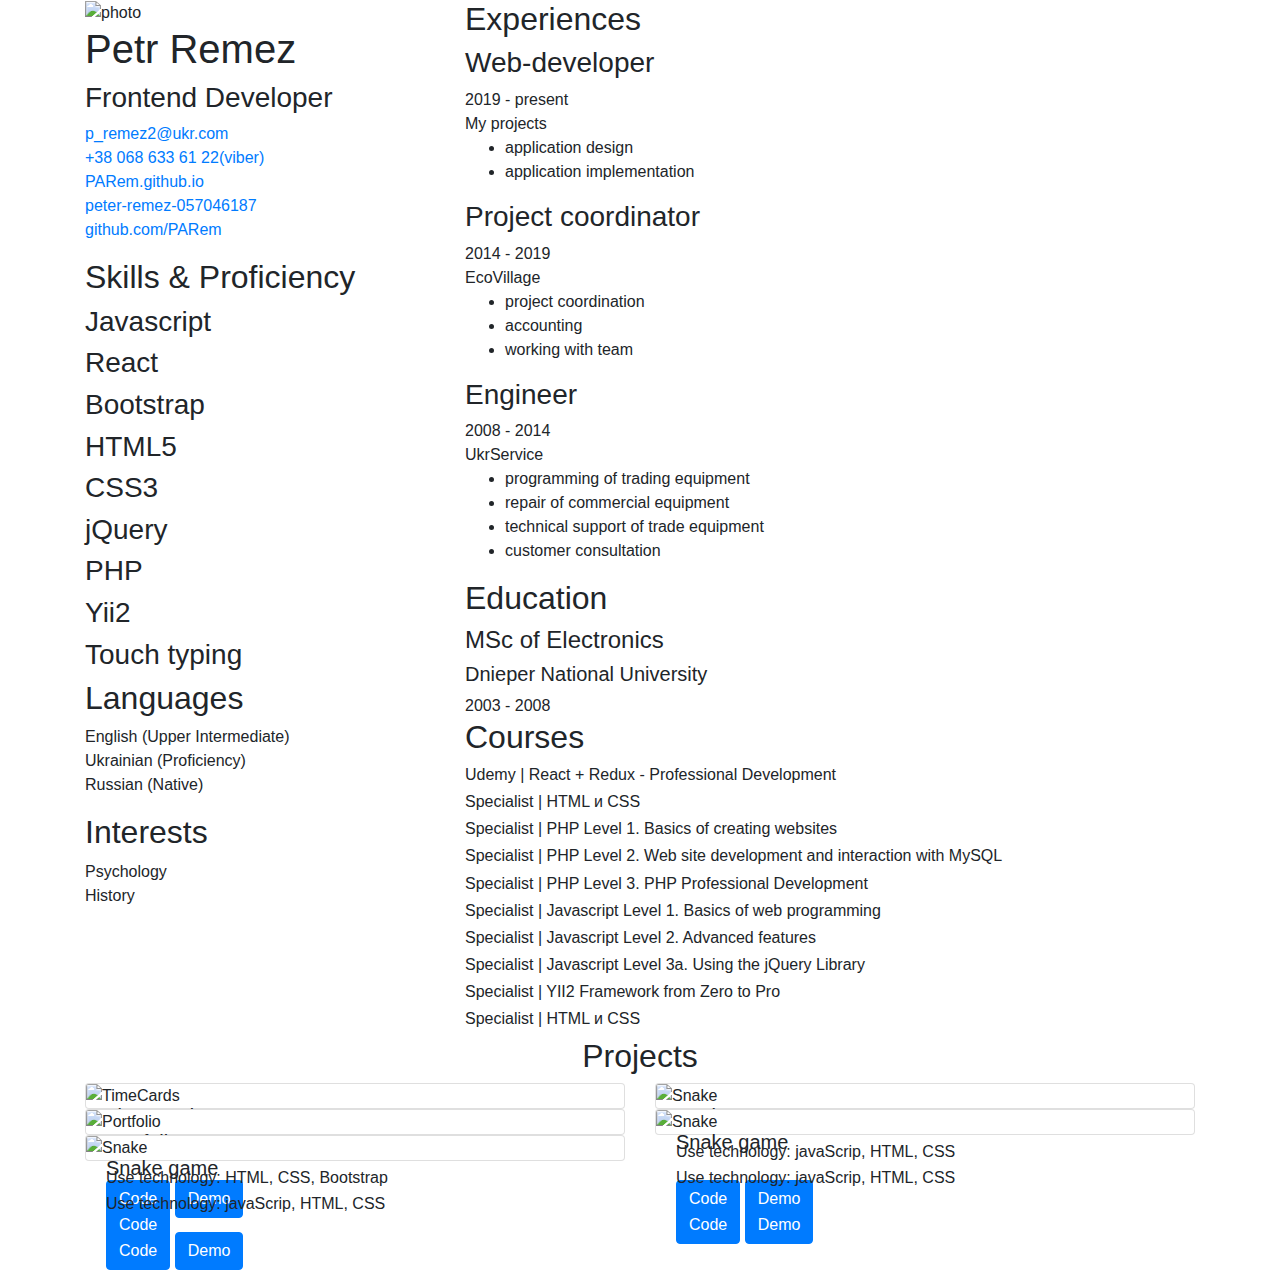
==== index.html @ 55487bdf "v 2" ====
<!doctype html>
<html lang="en">

<head>
  <!-- Required meta tags -->
  <meta charset="utf-8">
  <meta name="viewport" content="width=device-width, initial-scale=1, shrink-to-fit=no">

  <!-- Bootstrap CSS -->
  <link rel="stylesheet" href="https://stackpath.bootstrapcdn.com/bootstrap/4.3.1/css/bootstrap.min.css" integrity="sha384-ggOyR0iXCbMQv3Xipma34MD+dH/1fQ784/j6cY/iJTQUOhcWr7x9JvoRxT2MZw1T" crossorigin="anonymous">

  <title>Portfolio Petr Remez</title>
  <!-- Theme CSS -->
  <link rel="stylesheet" href="css/style.css">
  <script src="https://kit.fontawesome.com/9f8a606348.js"></script>
  <base target="_blank">
</head>

<body>
<div class="container">
  <div class="row">
    <div class="col-md-4 sidebar">
      <!--profile-container-->
      <div class="profile-container">
        <img class="img-responsive" src="image/profile.png" alt="photo" width="200" height="221"/>
        <div class="profile-text">
          <h1 class="name">Petr Remez</h1>
          <h3 class="tagline">Frontend Developer</h3>
        </div>

      </div>

      <div class="contact-container container-block">
        <ul class="list-unstyled contact-list">
          <li class="email"><i class="fa fa-envelope"></i><a href="mailto: p_remez2@ukr.com">p_remez2@ukr.com</a></li>
          <li class="phone"><i class="fa fa-phone"></i><a href="tel:+38 068 633 61 22">+38 068 633 61 22(viber)</a></li>
          <li class="website"><i class="fa fa-globe"></i><a href="http://PARem.github.io" target="_blank">PARem.github.io</a></li>
          <li class="linkedin"><i class="fab fa-linkedin-in"></i><a href="https://www.linkedin.com/in/peter-remez-057046187/" target="_blank">peter-remez-057046187</a></li>
          <li class="github"><i class="fab fa-github"></i><a href="https://github.com/PARem" target="_blank">github.com/PARem</a></li>
        </ul>
      </div>
      <!--contact-container-->




      <div class="skills-container container-block">
        <h2 class="container-block-title">Skills &amp; Proficiency</h2>
        <div class="skillset list-unstyled interests-list">
          <div class="item">
            <h3 class="level-title">Javascript</h3>
            <div class="level-bar">
              <div class="level-bar-inner" data-level="60%">
              </div>
            </div>
            <!--level-bar-->
          </div>
          <!--item-->
          <div class="skillset list-unstyled interests-list">
            <div class="item">
              <h3 class="level-title">React</h3>
              <div class="level-bar">
                <div class="level-bar-inner" data-level="60%">
                </div>
              </div>
              <!--level-bar-->
            </div>
          </div>
            <!--item-->
          <div class="item">
            <h3 class="level-title">Bootstrap</h3>
            <div class="level-bar">
              <div class="level-bar-inner" data-level="55%">
              </div>
            </div>
            <!--level-bar-->
          </div>
          <!--item-->
          <div class="item">
            <h3 class="level-title">HTML5</h3>
            <div class="level-bar">
              <div class="level-bar-inner" data-level="50%">
              </div>
            </div>
            <!--level-bar-->
          </div>
          <!--item-->
          <div class="item">
            <h3 class="level-title">CSS3</h3>
            <div class="level-bar">
              <div class="level-bar-inner" data-level="50%">
              </div>
            </div>
            <!--level-bar-->
          </div>
          <!--item-->
          <div class="item">
            <h3 class="level-title">jQuery</h3>
            <div class="level-bar">
              <div class="level-bar-inner" data-level="62%">
              </div>
            </div>
            <!--level-bar-->
          </div>
          <!--item-->
          <div class="item">
            <h3 class="level-title">PHP</h3>
            <div class="level-bar">
              <div class="level-bar-inner" data-level="38%">
              </div>
            </div>
            <!--level-bar-->
          </div>
          <!--item-->
          <div class="item">
            <h3 class="level-title">Yii2</h3>
            <div class="level-bar">
              <div class="level-bar-inner" data-level="35%">
              </div>
            </div>
            <!--level-bar-->
          </div>
          <!--item-->
          <div class="item">
            <h3 class="level-title">Touch typing</h3>
            <div class="level-bar">
              <div class="level-bar-inner" data-level="70%">
              </div>
            </div>
            <!--level-bar-->
          </div>
          <!--item-->
        </div>
      </div>
      <!--interests-->

      <div class="languages-container container-block">
        <h2 class="container-block-title">Languages</h2>
        <ul class="list-unstyled interests-list">
          <li>English <span class="lang-desc">(Upper Intermediate)</span></li>
          <li>Ukrainian <span class="lang-desc">(Proficiency)</span></li>
          <li>Russian <span class="lang-desc">(Native)</span></li>
        </ul>
      </div>
      <!--interests-->

      <div class="interests-container container-block">
        <h2 class="container-block-title">Interests</h2>
        <ul class="list-unstyled interests-list">
          <li>Psychology</li>
          <li>History</li>
        </ul>
      </div>
      <!--interests-->

    </div>
    <!--sidebar-wrapper-->
    <div class="col-md-6 main">
      <!--experiences-section-->
      <section class="section experiences-section">
        <h2 class="section-title"><i class="fa fa-briefcase"></i>Experiences</h2>

        <div class="item">
          <div class="meta">
            <div class="upper-row">
              <h3 class="job-title">Web-developer</h3>
              <div class="time">2019 - present</div>
            </div>
            <!--upper-row-->
            <div class="company">My projects</div>
          </div>
          <!--meta-->
          <ul class="details">
            <li>application design</li>
            <li>application implementation</li>
          </ul>
          <!--details-->
        </div>
        <!--item-->

        <div class="item">
          <div class="meta">
            <div class="upper-row">
              <h3 class="job-title">Project coordinator</h3>
              <div class="time">2014 - 2019</div>
            </div>
            <!--upper-row-->
            <div class="company">EcoVillage</div>
          </div>
          <!--meta-->
          <ul class="details">
            <li>project coordination</li>
            <li>accounting</li>
            <li>working with team</li>
          </ul>
          <!--details-->
        </div>
        <!--item-->

        <div class="item">
          <div class="meta">
            <div class="upper-row">
              <h3 class="job-title">Engineer</h3>
              <div class="time">2008 - 2014</div>
            </div>
            <!--upper-row-->
            <div class="company">UkrService</div>
          </div>
          <!--meta-->
          <ul class="details">
            <li>programming of trading equipment</li>
            <li>repair of commercial equipment</li>
            <li>technical support of trade equipment</li>
            <li>customer consultation</li>
          </ul>
          <!--details-->
        </div>
        <!--item-->

      </section>
      <!--section-->
      <!--education-section-->
      <section class="section education-section">
        <h2 class="section-title"><i class="fas fa-graduation-cap"></i>Education</h2>
        <div class="item">
          <h4 class="degree">MSc of Electronics</h4>
          <h5 class="meta">Dnieper National University</h5>
          <div class="time">2003 - 2008</div>
        </div>
      </section>
      <!--courses-section-->
      <section class="section courses-section">
        <h2 class="section-title"><i class="fa fa-user"></i>Courses</h2>

        <div class="courses">
          <div class="course">
            <h6 class="coursename">Udemy | React + Redux - Professional Development</h6>
          </div>
          <div class="course">
            <h6 class="coursename">Specialist | HTML и CSS</h6>
          </div>
          <div class="course">
            <h6 class="coursename">Specialist | PHP Level 1. Basics of creating websites</h6>
          </div>
          <div class="course">
            <h6 class="coursename">Specialist | PHP Level 2. Web site development and interaction with MySQL</h6>
          </div>
          <div class="course">
            <h6 class="coursename">Specialist | PHP Level 3. PHP Professional Development</h6>
          </div>
          <div class="course">
            <h6 class="coursename">Specialist | Javascript Level 1. Basics of web programming</h6>
          </div>
          <div class="course">
            <h6 class="coursename">Specialist | Javascript Level 2. Advanced features</h6>
          </div>
          <div class="course">
            <h6 class="coursename">Specialist | Javascript Level 3a. Using the jQuery Library</h6>
          </div>
          <div class="course">
            <h6 class="coursename">Specialist | YII2 Framework from Zero to Pro</h6>
          </div>
          <div class="course">
            <h6 class="coursename">Specialist | HTML и CSS</h6>
          </div>
        </div>
        <!--summary-->
      </section>
      <!--section-->




    </div>
    <!--main-body-->

    <!--projects-->
    <div class="col-md-12 projects">
      <h2 class="projects-title text-center">Projects</h2>
      <div class="row">
        <div class="col-lg-6 project-item">
          <div class="card">
            <img src="image/TimeCards.png" class="card-img" alt="TimeCards">
            <div class="card-img-overlay">
              <h5 class="card-title">Time cards</h5>
              <p class="card-text">Use technology: yii2, javaScrip, jQuery, PHP, HTML, CSS </p>
              <div class="card-btn">
                <a href="https://github.com/PARem/TimeCardsPro" class="btn btn-primary">Code</a>
                <a href="#" class="btn btn-primary">Demo</a>
              </div>

            </div>
          </div>
        </div>
        <div class="col-lg-6 project-item">
          <div class="card">
            <img src="image/Snake.png" class="card-img" alt="Snake">
            <div class="card-img-overlay">
              <h5 class="card-title">Snake game</h5>
              <p class="card-text">Use technology: javaScrip, HTML, CSS </p>
              <div class="card-btn">
                <a href="https://parem.github.io/starwar/" class="btn btn-primary">Code</a>
                <a href="https://parem.github.io/starwar/" class="btn btn-primary">Demo</a>
              </div>
            </div>
          </div>
        </div>
        <div class="col-lg-6 project-item">
          <div class="card">
            <img src="image/Portfolio.png" class="card-img" alt="Portfolio">
            <div class="card-img-overlay">
              <h5 class="card-title">Portfolio</h5>
              <p class="card-text">Use technology:  HTML, CSS, Bootstrap</p>
              <div class="card-btn">
                <a href="https://parem.github.io" class="btn btn-primary">Code</a>
              </div>
            </div>
          </div>
        </div>
        <div class="col-lg-6 project-item">
          <div class="card">
            <img src="image/Snake.png" class="card-img" alt="Snake">
            <div class="card-img-overlay">
              <h5 class="card-title">Snake game</h5>
              <p class="card-text">Use technology: javaScrip, HTML, CSS </p>
              <div class="card-btn">
                <a href="https://github.com/PARem/Snake" class="btn btn-primary">Code</a>
                <a href="#" class="btn btn-primary">Demo</a>
              </div>
            </div>
          </div>
        </div>
        <div class="col-lg-6 project-item">
          <div class="card">
            <img src="image/Snake.png" class="card-img" alt="Snake">
            <div class="card-img-overlay">
              <h5 class="card-title">Snake game</h5>
              <p class="card-text">Use technology: javaScrip, HTML, CSS </p>
              <div class="card-btn">
                <a href="https://github.com/PARem/Snake" class="btn btn-primary">Code</a>
                <a href="#" class="btn btn-primary">Demo</a>
              </div>
            </div>
          </div>
        </div>
        <!--section-->
      </div>
      <!-- Optional JavaScript -->
      <!-- jQuery first, then Popper.js, then Bootstrap JS -->
    </div>
  </div>
  <script src="https://ajax.googleapis.com/ajax/libs/jquery/3.4.1/jquery.min.js"></script>
  <script src="https://cdnjs.cloudflare.com/ajax/libs/popper.js/1.14.7/umd/popper.min.js" integrity="sha384-UO2eT0CpHqdSJQ6hJty5KVphtPhzWj9WO1clHTMGa3JDZwrnQq4sF86dIHNDz0W1" crossorigin="anonymous"></script>
  <script src="https://stackpath.bootstrapcdn.com/bootstrap/4.3.1/js/bootstrap.min.js" integrity="sha384-JjSmVgyd0p3pXB1rRibZUAYoIIy6OrQ6VrjIEaFf/nJGzIxFDsf4x0xIM+B07jRM" crossorigin="anonymous"></script>
  <script src="js/script.js"></script>
</div>
</body>

</html>
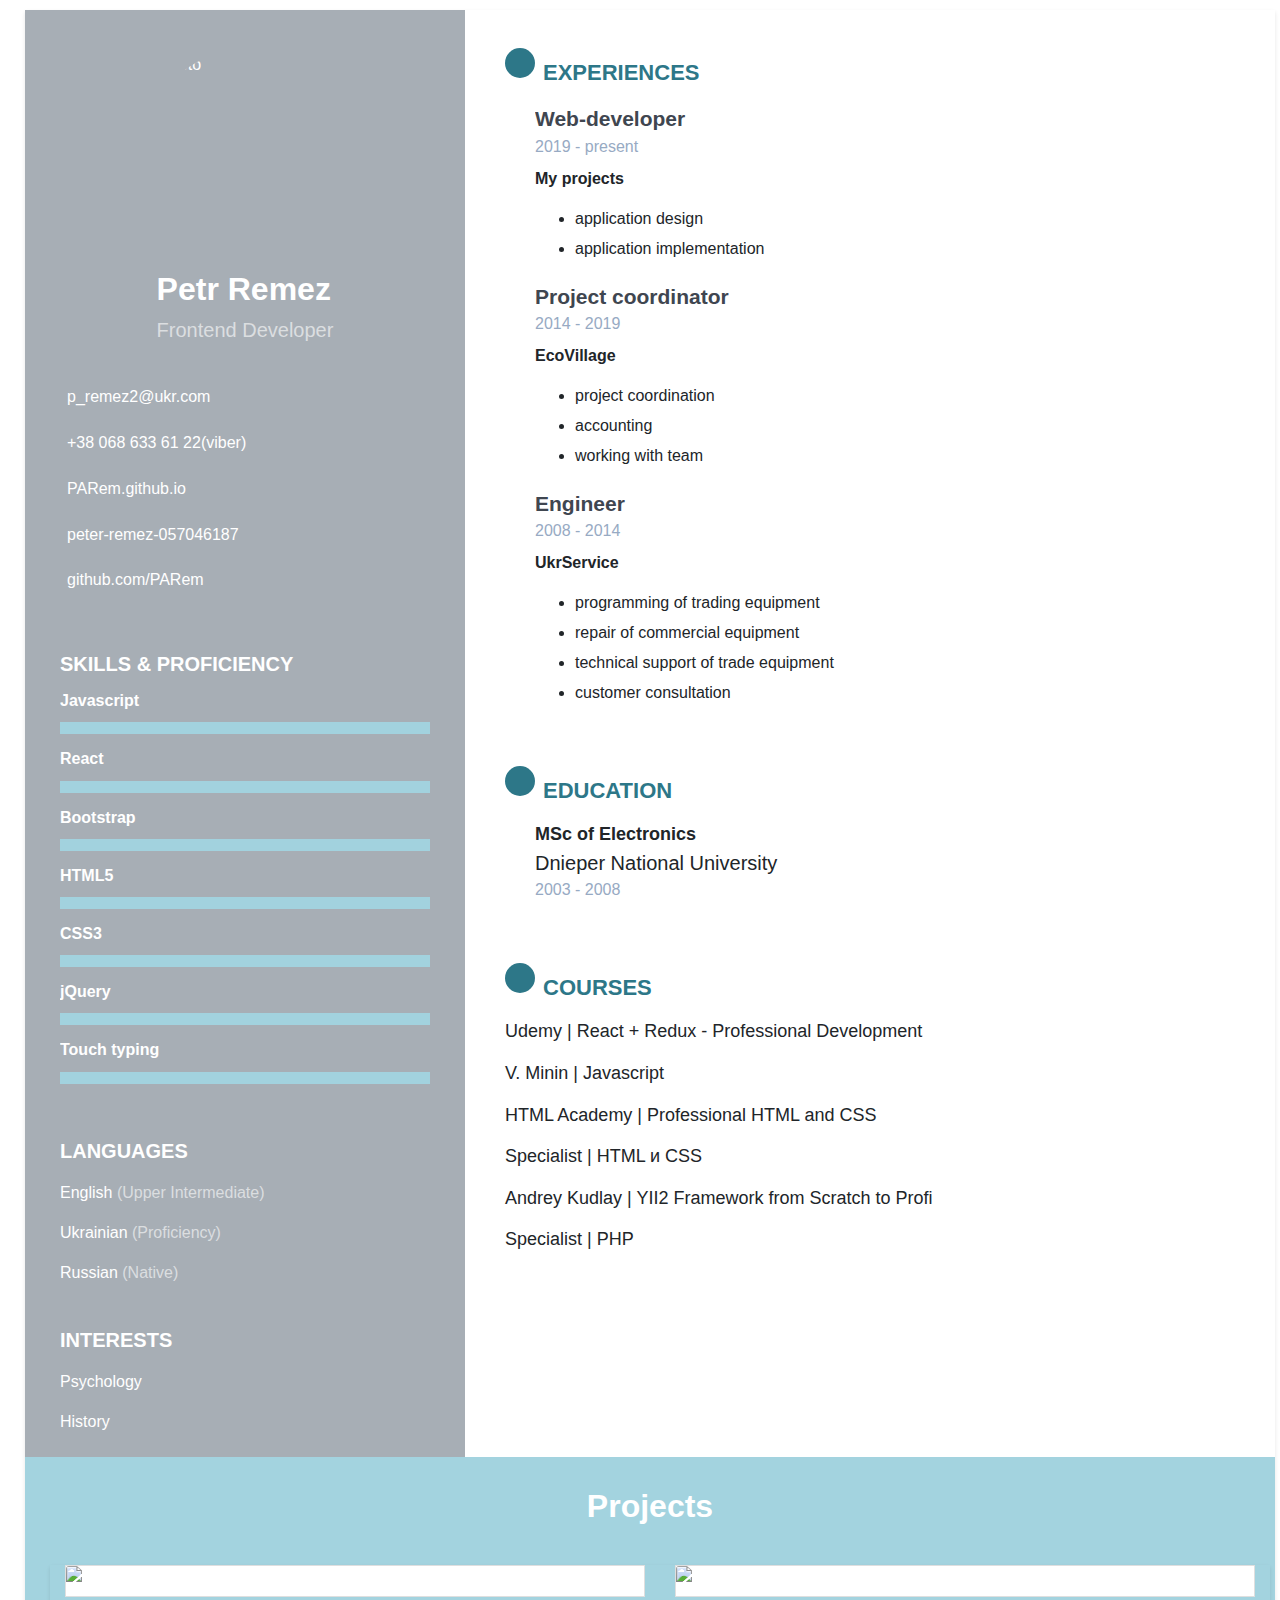
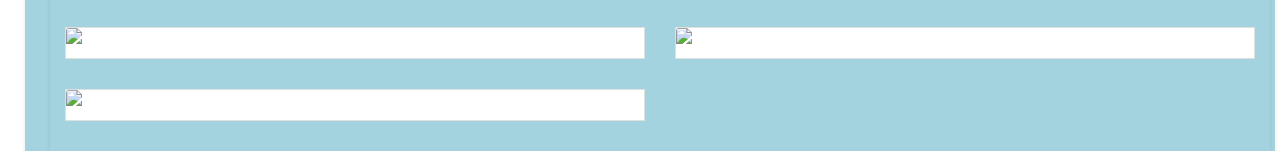
==== commit e0ca06e7: "edit courses and skillet" ====
--- a/index.html
+++ b/index.html
@@ -22,7 +22,7 @@
     <div class="col-md-4 sidebar">
       <!--profile-container-->
       <div class="profile-container">
-        <img class="img-responsive" src="image/profile.png" alt="photo" width="200" height="221"/>
+        <img class="img-responsive" src="image/my_photo.png" alt="photo" width="300" height="300"/>
         <div class="profile-text">
           <h1 class="name">Petr Remez</h1>
           <h3 class="tagline">Frontend Developer</h3>
@@ -98,24 +98,6 @@
             <h3 class="level-title">jQuery</h3>
             <div class="level-bar">
               <div class="level-bar-inner" data-level="62%">
-              </div>
-            </div>
-            <!--level-bar-->
-          </div>
-          <!--item-->
-          <div class="item">
-            <h3 class="level-title">PHP</h3>
-            <div class="level-bar">
-              <div class="level-bar-inner" data-level="38%">
-              </div>
-            </div>
-            <!--level-bar-->
-          </div>
-          <!--item-->
-          <div class="item">
-            <h3 class="level-title">Yii2</h3>
-            <div class="level-bar">
-              <div class="level-bar-inner" data-level="35%">
               </div>
             </div>
             <!--level-bar-->
@@ -237,31 +219,19 @@
             <h6 class="coursename">Udemy | React + Redux - Professional Development</h6>
           </div>
           <div class="course">
+            <h6 class="coursename">V. Minin | Javascript</h6>
+          </div>
+          <div class="course">
+            <h6 class="coursename">HTML Academy | Professional HTML and CSS</h6>
+          </div>
+          <div class="course">
             <h6 class="coursename">Specialist | HTML и CSS</h6>
           </div>
           <div class="course">
-            <h6 class="coursename">Specialist | PHP Level 1. Basics of creating websites</h6>
-          </div>
-          <div class="course">
-            <h6 class="coursename">Specialist | PHP Level 2. Web site development and interaction with MySQL</h6>
-          </div>
-          <div class="course">
-            <h6 class="coursename">Specialist | PHP Level 3. PHP Professional Development</h6>
-          </div>
-          <div class="course">
-            <h6 class="coursename">Specialist | Javascript Level 1. Basics of web programming</h6>
-          </div>
-          <div class="course">
-            <h6 class="coursename">Specialist | Javascript Level 2. Advanced features</h6>
-          </div>
-          <div class="course">
-            <h6 class="coursename">Specialist | Javascript Level 3a. Using the jQuery Library</h6>
-          </div>
-          <div class="course">
-            <h6 class="coursename">Specialist | YII2 Framework from Zero to Pro</h6>
-          </div>
-          <div class="course">
-            <h6 class="coursename">Specialist | HTML и CSS</h6>
+            <h6 class="coursename">Andrey Kudlay | YII2 Framework from Scratch to Profi </h6>
+          </div>
+          <div class="course">
+            <h6 class="coursename">Specialist | PHP  </h6>
           </div>
         </div>
         <!--summary-->
@@ -273,73 +243,76 @@
 
     </div>
     <!--main-body-->
-
     <!--projects-->
     <div class="col-md-12 projects">
       <h2 class="projects-title text-center">Projects</h2>
       <div class="row">
-        <div class="col-lg-6 project-item">
-          <div class="card">
-            <img src="image/TimeCards.png" class="card-img" alt="TimeCards">
+        <!--star war project-->
+        <div class="col-lg-6 project-item">
+          <div class="card">
+            <img src="image/starWar.png" class="card-img" alt="starWar DB">
+            <div class="card-img-overlay">
+              <h5 class="card-title">Star War DB</h5>
+              <p class="card-text">Use technology: React, HTML, CSS </p>
+              <div class="card-btn">
+                <a href="https://github.com/PARem/starwarCode" class="btn btn-primary">Code</a>
+                <a href="https://parem.github.io/starwar/" class="btn btn-primary">Demo</a>
+              </div>
+            </div>
+          </div>
+        </div>
+        <!--portfolio project-->
+        <div class="col-lg-6 project-item">
+          <div class="card">
+            <img src="image/portfolio.png" class="card-img" alt="Portfolio">
+            <div class="card-img-overlay">
+              <h5 class="card-title">Portfolio</h5>
+              <p class="card-text">Use technology:  HTML, CSS, Bootstrap, jQuery</p>
+              <div class="card-btn">
+                <a href="https://github.com/PARem/PARem.github.io" class="btn btn-primary">Code</a>
+              </div>
+            </div>
+          </div>
+        </div>
+        <!--snake project-->
+        <div class="col-lg-6 project-item">
+          <div class="card">
+            <img src="image/snake.png" class="card-img" alt="Snake">
+            <div class="card-img-overlay">
+              <h5 class="card-title">Snake game</h5>
+              <p class="card-text">Use technology: javaScrip, HTML, CSS </p>
+              <div class="card-btn">
+                <a href="https://github.com/PARem/Snake" class="btn btn-primary">Code</a>
+                <a href="https://parem.github.io/Snake/" class="btn btn-primary">Demo</a>
+              </div>
+            </div>
+          </div>
+        </div>
+        <!--to do project-->
+        <div class="col-lg-6 project-item">
+          <div class="card">
+            <img src="image/todo.png" class="card-img" alt="Todo">
+            <div class="card-img-overlay">
+              <h5 class="card-title">Snake game</h5>
+              <p class="card-text">Use technology: React, Bootstrap, HTML, CSS </p>
+              <div class="card-btn">
+                <a href="https://github.com/PARem/todo" class="btn btn-primary">Code</a>
+                <a href="https://parem.github.io/todo/" class="btn btn-primary">Demo</a>
+              </div>
+            </div>
+          </div>
+        </div>
+        <!--time cards project-->
+        <div class="col-lg-6 project-item">
+          <div class="card">
+            <img src="image/timeCards.png" class="card-img" alt="TimeCards">
             <div class="card-img-overlay">
               <h5 class="card-title">Time cards</h5>
               <p class="card-text">Use technology: yii2, javaScrip, jQuery, PHP, HTML, CSS </p>
               <div class="card-btn">
                 <a href="https://github.com/PARem/TimeCardsPro" class="btn btn-primary">Code</a>
-                <a href="#" class="btn btn-primary">Demo</a>
-              </div>
-
-            </div>
-          </div>
-        </div>
-        <div class="col-lg-6 project-item">
-          <div class="card">
-            <img src="image/Snake.png" class="card-img" alt="Snake">
-            <div class="card-img-overlay">
-              <h5 class="card-title">Snake game</h5>
-              <p class="card-text">Use technology: javaScrip, HTML, CSS </p>
-              <div class="card-btn">
-                <a href="https://parem.github.io/starwar/" class="btn btn-primary">Code</a>
-                <a href="https://parem.github.io/starwar/" class="btn btn-primary">Demo</a>
-              </div>
-            </div>
-          </div>
-        </div>
-        <div class="col-lg-6 project-item">
-          <div class="card">
-            <img src="image/Portfolio.png" class="card-img" alt="Portfolio">
-            <div class="card-img-overlay">
-              <h5 class="card-title">Portfolio</h5>
-              <p class="card-text">Use technology:  HTML, CSS, Bootstrap</p>
-              <div class="card-btn">
-                <a href="https://parem.github.io" class="btn btn-primary">Code</a>
-              </div>
-            </div>
-          </div>
-        </div>
-        <div class="col-lg-6 project-item">
-          <div class="card">
-            <img src="image/Snake.png" class="card-img" alt="Snake">
-            <div class="card-img-overlay">
-              <h5 class="card-title">Snake game</h5>
-              <p class="card-text">Use technology: javaScrip, HTML, CSS </p>
-              <div class="card-btn">
-                <a href="https://github.com/PARem/Snake" class="btn btn-primary">Code</a>
-                <a href="#" class="btn btn-primary">Demo</a>
-              </div>
-            </div>
-          </div>
-        </div>
-        <div class="col-lg-6 project-item">
-          <div class="card">
-            <img src="image/Snake.png" class="card-img" alt="Snake">
-            <div class="card-img-overlay">
-              <h5 class="card-title">Snake game</h5>
-              <p class="card-text">Use technology: javaScrip, HTML, CSS </p>
-              <div class="card-btn">
-                <a href="https://github.com/PARem/Snake" class="btn btn-primary">Code</a>
-                <a href="#" class="btn btn-primary">Demo</a>
-              </div>
+              </div>
+
             </div>
           </div>
         </div>
--- a/css/style.css
+++ b/css/style.css
@@ -0,0 +1,337 @@
+
+body {
+    font-family: 'Roboto', sans-serif;
+    font-size: 16px;
+    line-height: 30px;
+    padding: 0;
+    -webkit-font-smoothing: antialiased;
+    -moz-osx-font-smoothing: grayscale;
+}
+h1,
+h2,
+h3,
+h4,
+h5,
+h6 {
+    font-weight: 700;
+}
+a {
+    color: #2d7788;
+    -webkit-transition: all 0.4s ease-in-out;
+    -moz-transition: all 0.4s ease-in-out;
+    -o-transition: all 0.4s ease-in-out;
+}
+a:hover {
+    text-decoration: underline;
+    color: #1a454f;
+}
+a:focus {
+    text-decoration: none;
+}
+p {
+    line-height: 1.5;
+}
+.container {
+    max-width: 1300px;
+}
+.row {
+    width: 100%;
+    margin: 10px;
+    margin-bottom: 0;
+    position: relative;
+    -webkit-box-shadow: 0 2px 4px rgba(0, 0, 0, 0.1);
+    -moz-box-shadow: 0 2px 4px rgba(0, 0, 0, 0.1);
+    box-shadow: 0 2px 4px rgba(0, 0, 0, 0.1);
+}
+.sidebar {
+    background: #a7aeb5;
+    min-width: 440px;
+    color: #fff;
+}
+.sidebar a {
+    color: #fff;
+}
+.profile-container {
+    padding: 20px;
+    color: #fff;
+    display: flex;
+    flex-flow: column;
+    align-items: center;
+}
+.profile-container img {
+    width: 200px;
+    height: 200px;
+    border-radius: 100px;
+    margin-top: 20px;
+    margin-bottom: 20px;
+}
+.sidebar .name {
+    font-size: 32px;
+    font-weight: 900;
+    margin-top: 0;
+    margin-bottom: 10px;
+}
+.sidebar .tagline {
+    color: rgba(255, 255, 255, 0.6);
+    font-size: 20px;
+    font-weight: 400;
+    margin-top: 0;
+    margin-bottom: 0;
+}
+
+.sidebar .contact-list .fa {
+    margin-right: 7px;
+    font-size: 22px;
+    vertical-align: middle;
+}
+.sidebar .contact-list .fab {
+    margin-right: 7px;
+    font-size: 22px;
+    vertical-align: middle;
+}
+.sidebar .contact-list li {
+    margin-bottom: 15px;
+}
+.sidebar .contact-list li:last-child {
+    margin-bottom: 0;
+}
+.sidebar .container-block {
+    padding: 20px;
+    z-index: 1 !important;
+}
+.sidebar .container-block-title {
+    text-transform: uppercase;
+    font-size: 20px;
+    font-weight: 700;
+    margin-top: 0;
+    margin-bottom: 15px;
+}
+
+.sidebar .languages-container .lang-desc {
+    color: rgba(255, 255, 255, 0.6);
+}
+.sidebar .languages-list {
+    margin-bottom: 0;
+}
+.sidebar .languages-list li {
+    margin-bottom: 10px;
+}
+.sidebar .languages-list li:last-child {
+    margin-bottom: 0;
+}
+.sidebar .interests-list {
+    margin-bottom: 0;
+}
+.sidebar .interests-list li {
+    margin-bottom: 10px;
+}
+.sidebar .interests-list li:last-child {
+    margin-bottom: 0;
+}
+.main {
+    padding-top: 40px;
+    padding-left: 40px;
+    height:100%;
+    background: #fff;
+}
+.main .section-title {
+    text-transform: uppercase;
+    font-size: 22px;
+    font-weight: 600;
+    color: #2d7788;
+    position: relative;
+    margin-top: 0;
+    margin-bottom: 20px;
+}
+.main .section-title .fa {
+    width: 30px;
+    height: 30px;
+    margin-right: 8px;
+    display: inline-block;
+    color: #fff;
+    -webkit-border-radius: 50%;
+    -moz-border-radius: 50%;
+    border-radius: 50%;
+    -moz-background-clip: padding;
+    -webkit-background-clip: padding-box;
+    background-clip: padding-box;
+    background: #2d7788;
+    text-align: center;
+    padding-top: 8px;
+    font-size: 18px;
+    position: relative;
+    top: -2px;
+}
+.main .section-title .fas {
+    width: 30px;
+    height: 30px;
+    margin-right: 8px;
+    display: inline-block;
+    color: #fff;
+    -webkit-border-radius: 50%;
+    -moz-border-radius: 50%;
+    border-radius: 50%;
+    -moz-background-clip: padding;
+    -webkit-background-clip: padding-box;
+    background-clip: padding-box;
+    background: #2d7788;
+    text-align: center;
+    padding-top: 8px;
+    font-size: 18px;
+    position: relative;
+    top: -2px;
+}
+.main .section {
+    margin-bottom: 60px;
+}
+.main .experiences-section .item {
+    margin-bottom: 20px;
+    margin-left: 30px;
+}
+.main .upper-row {
+    position: relative;
+    overflow: hidden;
+    margin-bottom: 2px;
+}
+.main .job-title {
+    color: #3F4650;
+    font-size: 21px;
+    font-weight: 600;
+    margin-top: 0;
+    margin-bottom: 0;
+}
+.main .time {
+    color: #97AAC3;
+    font-weight: 500;
+}
+.main .experiences-section .company {
+    margin-bottom: 10px;
+    font-weight: 600;
+}
+.main .courses-section .date{
+    margin-left: 10px;
+    color: #97AAC3;
+}
+.main .education-section .degree {
+    font-size: 18px;
+    margin-top: 0;
+    margin-bottom: 5px;
+}
+.main .education-section .item {
+    margin-bottom: 15px;
+    margin-left: 30px;
+}
+.main .education-section .item:last-child {
+    margin-bottom: 0;
+}
+.main .education-section .meta {
+    font-weight: 500;
+    margin-bottom: 0;
+    margin-top: 0;
+}
+.main .course .coursename {
+    font-weight: 500;
+    font-size: 18px;
+    padding-bottom: 12px;
+}
+.main .course .courses {
+    margin-left: 30px;
+}
+.projects{
+    background: #a3d3df;
+    color: #fff;
+}
+.projects .projects-title{
+    padding-bottom: 30px;
+    padding-top: 30px;
+}
+.projects .project-item{
+    padding-bottom: 30px !important;
+}
+.projects .card{
+    overflow: hidden;
+    display: block !important;
+    border-radius: 0 !important;
+}
+.projects .card img{
+    display: block;
+}
+.projects .card .card-img-overlay{
+    display: flex;
+    flex-direction: column;
+    justify-content: center;
+    align-items: center;
+    background-color: rgba(53, 134, 154, 0.7);
+    width: 100%;
+    height: 100%;
+    margin: 0;
+    padding: 0;
+    top: 100%;
+    transition: all .5s;
+}
+.projects .card:hover .card-img-overlay{
+    top:0;
+}
+.projects  .card-img-overlay .card-text {
+    margin-left: 10px;
+    font-size: 18px;
+}
+.projects .card-img-overlay .btn{
+    margin: 10px;
+}
+.skillset .item {
+    margin-bottom: 15px;
+    overflow: hidden;
+}
+.skillset .level-title {
+    font-size: 16px;
+    margin-top: 0;
+    margin-bottom: 12px;
+}
+.skillset .level-bar {
+    height: 12px;
+    background: #f5f5f5;
+}
+.skillset .level-bar-inner {
+    height: 12px;
+    background: #3da9c373;
+}
+/* Extra small devices (phones, less than 768px) */
+@media (max-width: 767px) {
+    .sidebar {
+        position: static;
+        width: inherit;
+        height: 100%;
+    }
+    .main {
+        padding: 30px;
+    }
+    .main .time {
+        position: static;
+        display: block;
+        margin-top: 5px;
+    }
+    .main .upper-row {
+        margin-bottom: 0;
+    }
+}
+
+/*!* Small devices (tablets, 768px and up) *!
+!* Medium devices (desktops, 992px and up) *!
+@media (min-width: 992px) {
+    .skillset .level-title {
+        display: inline-block;
+        float: left;
+        width: 30%;
+        margin-bottom: 0;
+    }
+    .skillset .level-bar {
+        display: inline-block;
+        width: 70%;
+        float: left;
+        position: relative;
+        top: 1px;
+    }
+}
+!* Large devices (large desktops, 1200px and up) *!
+!* Ex-Large devices (large desktops, 1200px and up) *!*/
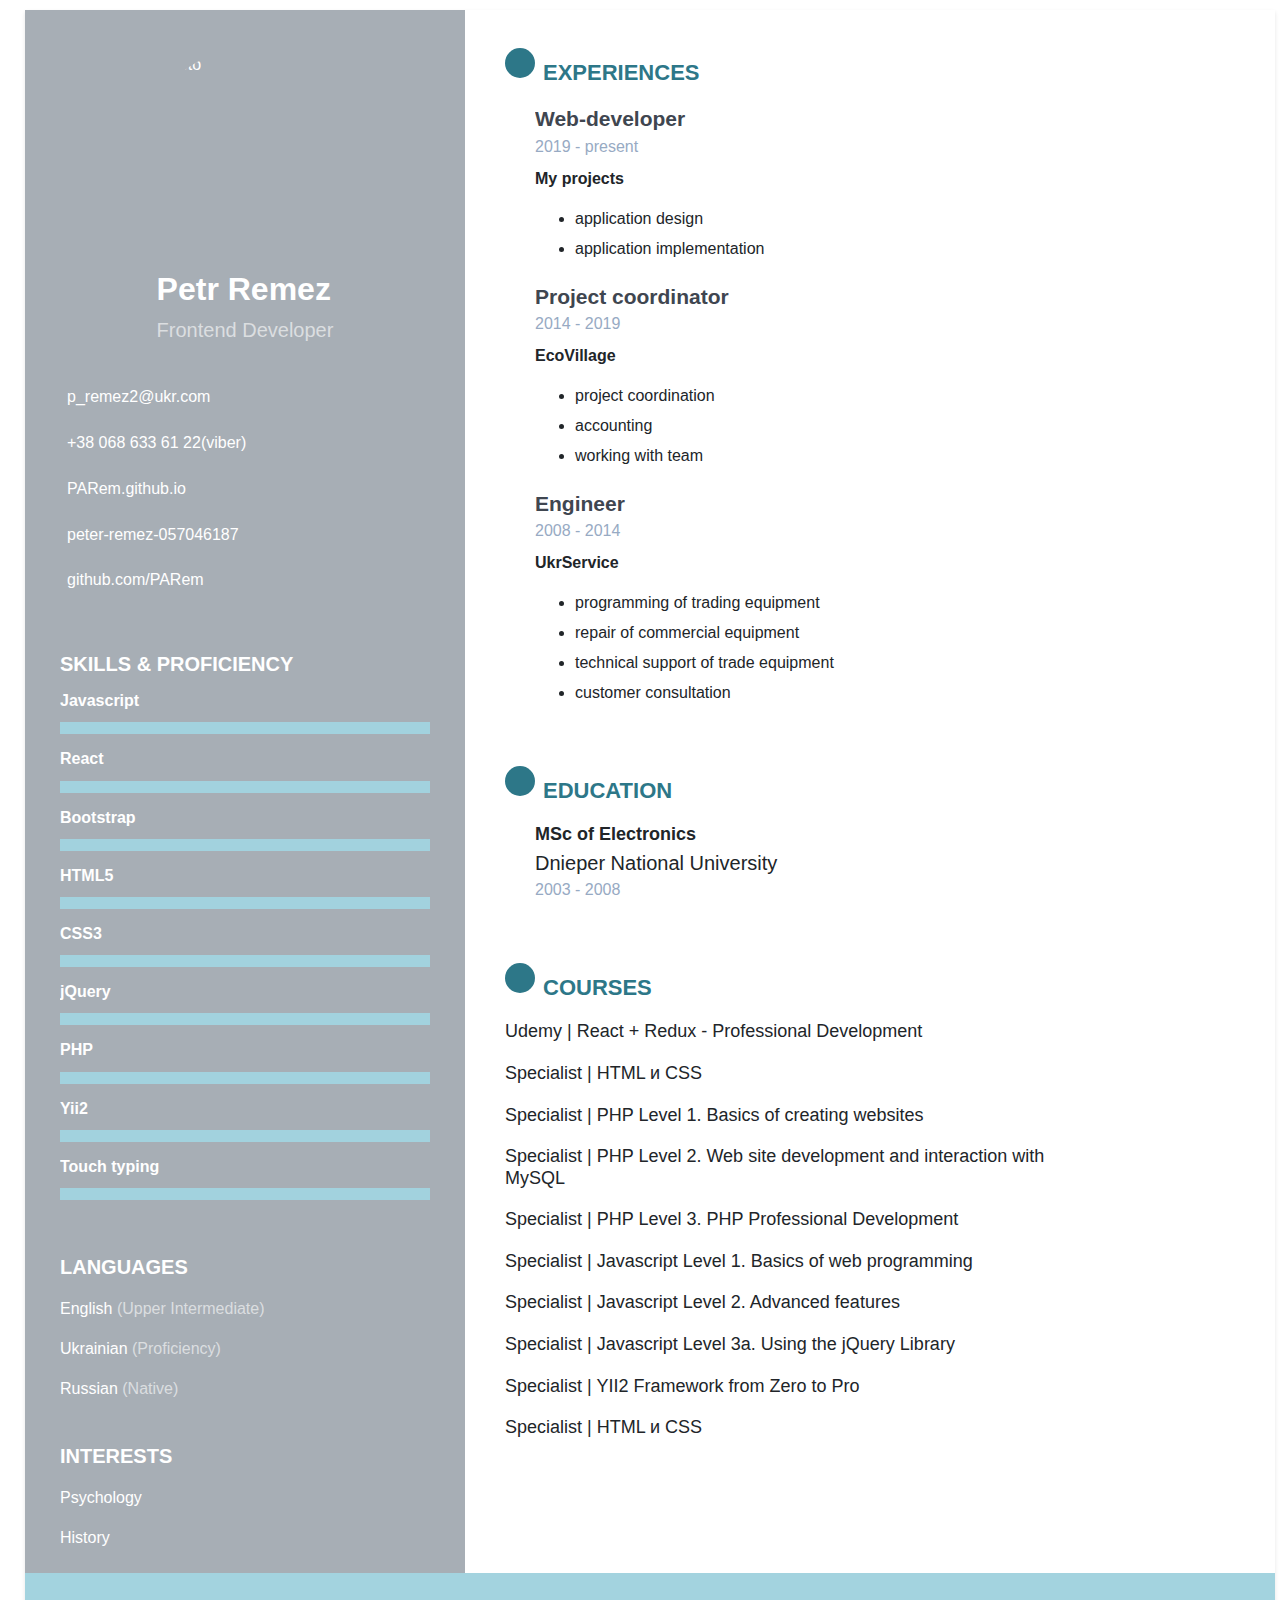
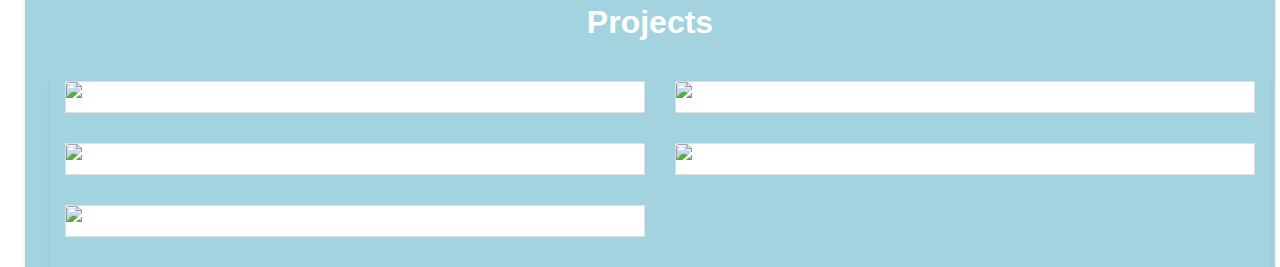
==== commit 3c879f94: "docs -> resume" ====
--- a/index.html
+++ b/index.html
@@ -22,7 +22,7 @@
     <div class="col-md-4 sidebar">
       <!--profile-container-->
       <div class="profile-container">
-        <img class="img-responsive" src="image/my_photo.png" alt="photo" width="300" height="300"/>
+        <img class="img-responsive" src="image/myPhoto.png" alt="photo" width="200" height="221"/>
         <div class="profile-text">
           <h1 class="name">Petr Remez</h1>
           <h3 class="tagline">Frontend Developer</h3>
@@ -98,6 +98,24 @@
             <h3 class="level-title">jQuery</h3>
             <div class="level-bar">
               <div class="level-bar-inner" data-level="62%">
+              </div>
+            </div>
+            <!--level-bar-->
+          </div>
+          <!--item-->
+          <div class="item">
+            <h3 class="level-title">PHP</h3>
+            <div class="level-bar">
+              <div class="level-bar-inner" data-level="38%">
+              </div>
+            </div>
+            <!--level-bar-->
+          </div>
+          <!--item-->
+          <div class="item">
+            <h3 class="level-title">Yii2</h3>
+            <div class="level-bar">
+              <div class="level-bar-inner" data-level="35%">
               </div>
             </div>
             <!--level-bar-->
@@ -219,19 +237,31 @@
             <h6 class="coursename">Udemy | React + Redux - Professional Development</h6>
           </div>
           <div class="course">
-            <h6 class="coursename">V. Minin | Javascript</h6>
-          </div>
-          <div class="course">
-            <h6 class="coursename">HTML Academy | Professional HTML and CSS</h6>
-          </div>
-          <div class="course">
             <h6 class="coursename">Specialist | HTML и CSS</h6>
           </div>
           <div class="course">
-            <h6 class="coursename">Andrey Kudlay | YII2 Framework from Scratch to Profi </h6>
-          </div>
-          <div class="course">
-            <h6 class="coursename">Specialist | PHP  </h6>
+            <h6 class="coursename">Specialist | PHP Level 1. Basics of creating websites</h6>
+          </div>
+          <div class="course">
+            <h6 class="coursename">Specialist | PHP Level 2. Web site development and interaction with MySQL</h6>
+          </div>
+          <div class="course">
+            <h6 class="coursename">Specialist | PHP Level 3. PHP Professional Development</h6>
+          </div>
+          <div class="course">
+            <h6 class="coursename">Specialist | Javascript Level 1. Basics of web programming</h6>
+          </div>
+          <div class="course">
+            <h6 class="coursename">Specialist | Javascript Level 2. Advanced features</h6>
+          </div>
+          <div class="course">
+            <h6 class="coursename">Specialist | Javascript Level 3a. Using the jQuery Library</h6>
+          </div>
+          <div class="course">
+            <h6 class="coursename">Specialist | YII2 Framework from Zero to Pro</h6>
+          </div>
+          <div class="course">
+            <h6 class="coursename">Specialist | HTML и CSS</h6>
           </div>
         </div>
         <!--summary-->
@@ -325,7 +355,7 @@
   <script src="https://ajax.googleapis.com/ajax/libs/jquery/3.4.1/jquery.min.js"></script>
   <script src="https://cdnjs.cloudflare.com/ajax/libs/popper.js/1.14.7/umd/popper.min.js" integrity="sha384-UO2eT0CpHqdSJQ6hJty5KVphtPhzWj9WO1clHTMGa3JDZwrnQq4sF86dIHNDz0W1" crossorigin="anonymous"></script>
   <script src="https://stackpath.bootstrapcdn.com/bootstrap/4.3.1/js/bootstrap.min.js" integrity="sha384-JjSmVgyd0p3pXB1rRibZUAYoIIy6OrQ6VrjIEaFf/nJGzIxFDsf4x0xIM+B07jRM" crossorigin="anonymous"></script>
-  <script src="js/script.js"></script>
+  <script src="js/repeat-parser.js"></script>
 </div>
 </body>
 
